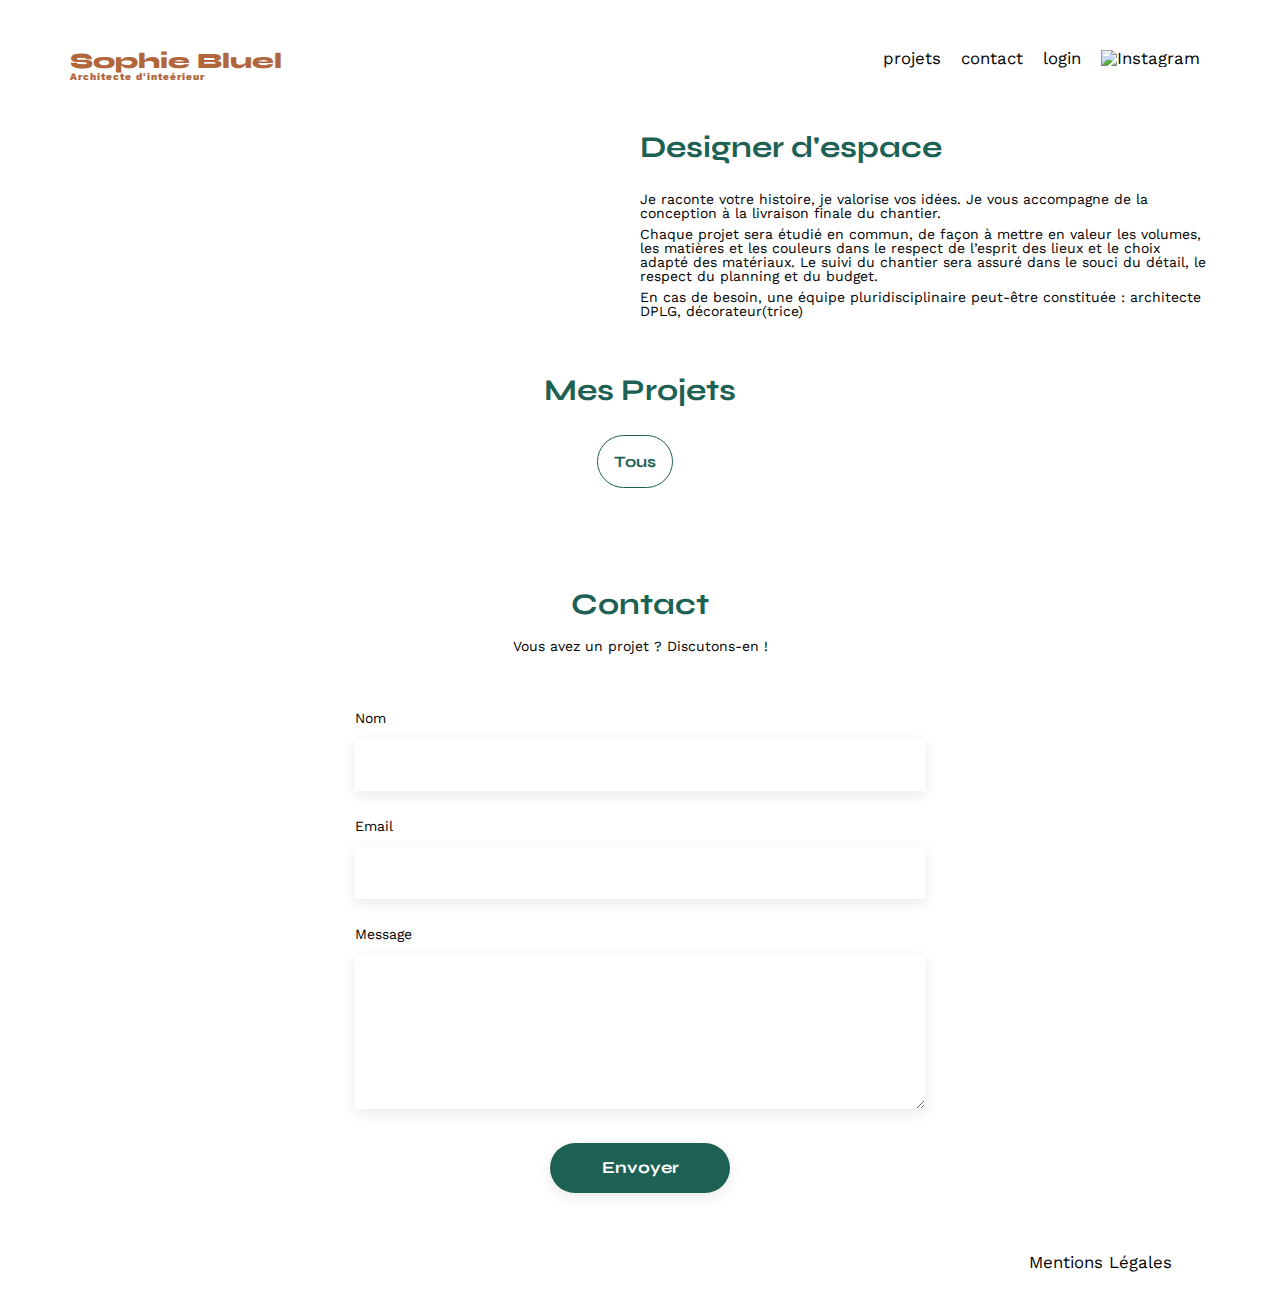
==== FrontEnd/index.html @ 1b18bc90 "Étape 1 : Créez la page de présentation des travaux à partir du HTML existant" ====
<!DOCTYPE html>
<html lang="fr">
<head>
	<meta charset="UTF-8">
	<title>Sophie Bluel - Architecte d'intérieur</title>
	<meta name="viewport" content="width=device-width, initial-scale=1.0">
	<link rel="preconnect" href="https://fonts.googleapis.com">
	<link rel="preconnect" href="https://fonts.gstatic.com" crossorigin>
	<link href="https://fonts.googleapis.com/css2?family=Syne:wght@700;800&family=Work+Sans&display=swap" rel="stylesheet">
	<meta name="description" content="">
	<link rel="stylesheet" href="./assets/style.css">
</head>
<body>
<header>
	<h1>Sophie Bluel <span>Architecte d'inteérieur</span></h1>
	<nav>
		<ul>
			<li>projets</li>
			<li>contact</li>
			<li>login</li>
			<li><img src="./assets/icons/instagram.png" alt="Instagram"></li>
		</ul>
	</nav>
</header>
<main>
	<section id="introduction">
		<figure>
			<img src="./assets/images/sophie-bluel.png" alt="">
		</figure>
		<article>
			<h2>Designer d'espace</h2>
			<p>Je raconte votre histoire, je valorise vos idées. Je vous accompagne de la conception à la livraison finale du chantier.</p>
			<p>Chaque projet sera étudié en commun, de façon à mettre en valeur les volumes, les matières et les couleurs dans le respect de l’esprit des lieux et le choix adapté des matériaux. Le suivi du chantier sera assuré dans le souci du détail, le respect du planning et du budget.</p>
			<p>En cas de besoin, une équipe pluridisciplinaire peut-être constituée : architecte DPLG, décorateur(trice)</p>
		</article>
	</section>
	<section id="portfolio">
		<h2>Mes Projets</h2>

		<div class="categories">
			<button id="filterAll-button" class="btn-all">Tous</button>
		</div>


		<div class="gallery" id ="gallery">

		</div>
	</section>
	<section id="contact">
		<h2>Contact</h2>
		<p>Vous avez un projet ? Discutons-en !</p>
		<form action="#" method="post">
			<label for="name">Nom</label>
			<input type="text" name="name" id="name">
			<label for="email">Email</label>
			<input type="email" name="email" id="email">
			<label for="message">Message</label>
			<textarea name="message" id="message" cols="30" rows="10"></textarea>
			<input type="submit" value="Envoyer">
		</form>
	</section>
</main>

<footer>
	<nav>
		<ul>
			<li>Mentions Légales</li>
		</ul>
	</nav>
</footer>
<script src="script.js"></script> 
</body>
</html>
---- FrontEnd/assets/style.css ----
/* http://meyerweb.com/eric/tools/css/reset/
   v2.0 | 20110126
   License: none (public domain)
*/

html, body, div, span, applet, object, iframe,
h1, h2, h3, h4, h5, h6, p, blockquote, pre,
a, abbr, acronym, address, big, cite, code,
del, dfn, em, img, ins, kbd, q, s, samp,
small, strike, strong, sub, sup, tt, var,
b, u, i, center,
dl, dt, dd, ol, ul, li,
fieldset, form, label, legend,
table, caption, tbody, tfoot, thead, tr, th, td,
article, aside, canvas, details, embed,
figure, figcaption, footer, header, hgroup,
menu, nav, output, ruby, section, summary,
time, mark, audio, video {
	margin: 0;
	padding: 0;
	border: 0;
	font-size: 100%;
	font: inherit;
	vertical-align: baseline;
}
/* HTML5 display-role reset for older browsers */
article, aside, details, figcaption, figure,
footer, header, hgroup, menu, nav, section {
	display: block;
}
body {
	line-height: 1;
}
ol, ul {
	list-style: none;
}
blockquote, q {
	quotes: none;
}
blockquote:before, blockquote:after,
q:before, q:after {
	content: '';
	content: none;
}
table {
	border-collapse: collapse;
	border-spacing: 0;
}
/** end reset css**/
body {
	max-width: 1140px;
	margin:auto;
	font-family: 'Work Sans' ;
	font-size: 14px;
}
header {
	display: flex;
	justify-content: space-between;
	margin: 50px 0
}
section {
	margin: 50px 0
}

h1{
	display: flex;
	flex-direction: column;
	font-family: 'Syne';
	font-size: 22px;
	font-weight: 800;
	color: #B1663C
}

h1 > span {
	font-family: 'Work Sans';
	font-size:10px;
	letter-spacing: 0.1em;
;
}

h2{
	font-family: 'Syne';
	font-weight: 700;
	font-size: 30px;
	color: #1D6154
}
nav ul {
	display: flex;
	align-items: center;
	list-style-type: none;

}
nav li {
	padding: 0 10px;
	font-size: 1.2em;
}

li:hover {
	color: #B1663C;
}
#introduction {
	display: flex;
	align-items: center;
}
#introduction figure {
	flex: 1
}
#introduction img {
	display: block;
	margin: auto;
	width: 80%;
}

#introduction article {
	flex: 1
}
#introduction h2 {
	margin-bottom: 1em;
}

#introduction p {
	margin-bottom: 0.5em;
}
#portfolio h2 {
	text-align: center;
	margin-bottom: 1em;
}


/*ADD BTN FILTER CSS*/
.categories{
	display: flex;
	justify-content: center;
	margin-bottom: 51px;
}

.btn-all{
	font-family: 'Syne';
	font-size: 16px;
	font-weight: 700;
	padding: 1rem;
	border: 1px solid #1D6154;
	border-radius: 60px;
	color: #1D6154;
	background-color: white;
	margin-right: 10px;
}

.btn-all:hover{
	background: #1D6154;
	color: white;
}

/*END BTN FILTER CSS*/


.gallery {
	width: 100%;
	display: grid;
	grid-template-columns: 1fr 1fr 1fr;
	grid-column-gap: 20px;
	grid-row-gap: 20px;
}

.gallery img {
	width: 100%;

}
#contact {
	width: 50%;
margin: auto;
}
#contact > * {
	text-align: center;

}
#contact h2{
	margin-bottom: 20px;
}
#contact form {
	text-align: left;
	margin-top:30px;
	display: flex;
	flex-direction: column;
}

#contact input {
	height: 50px;
	font-size: 1.2em;
	border: none;
	box-shadow: 0px 4px 14px rgba(0, 0, 0, 0.09);
}
#contact label {
	margin: 2em 0 1em 0;
}
#contact textarea {
	border: none;
	box-shadow: 0px 4px 14px rgba(0, 0, 0, 0.09);
}

input[type="submit"]{
	font-family: 'Syne';
	font-weight: 700;
	color: white;
	background-color: #1D6154;
	margin : 2em auto ;
	width: 180px;
	text-align: center;
	border-radius: 60px ;
}

footer nav ul {
	display: flex;
	justify-content: flex-end;
	margin: 2em
}
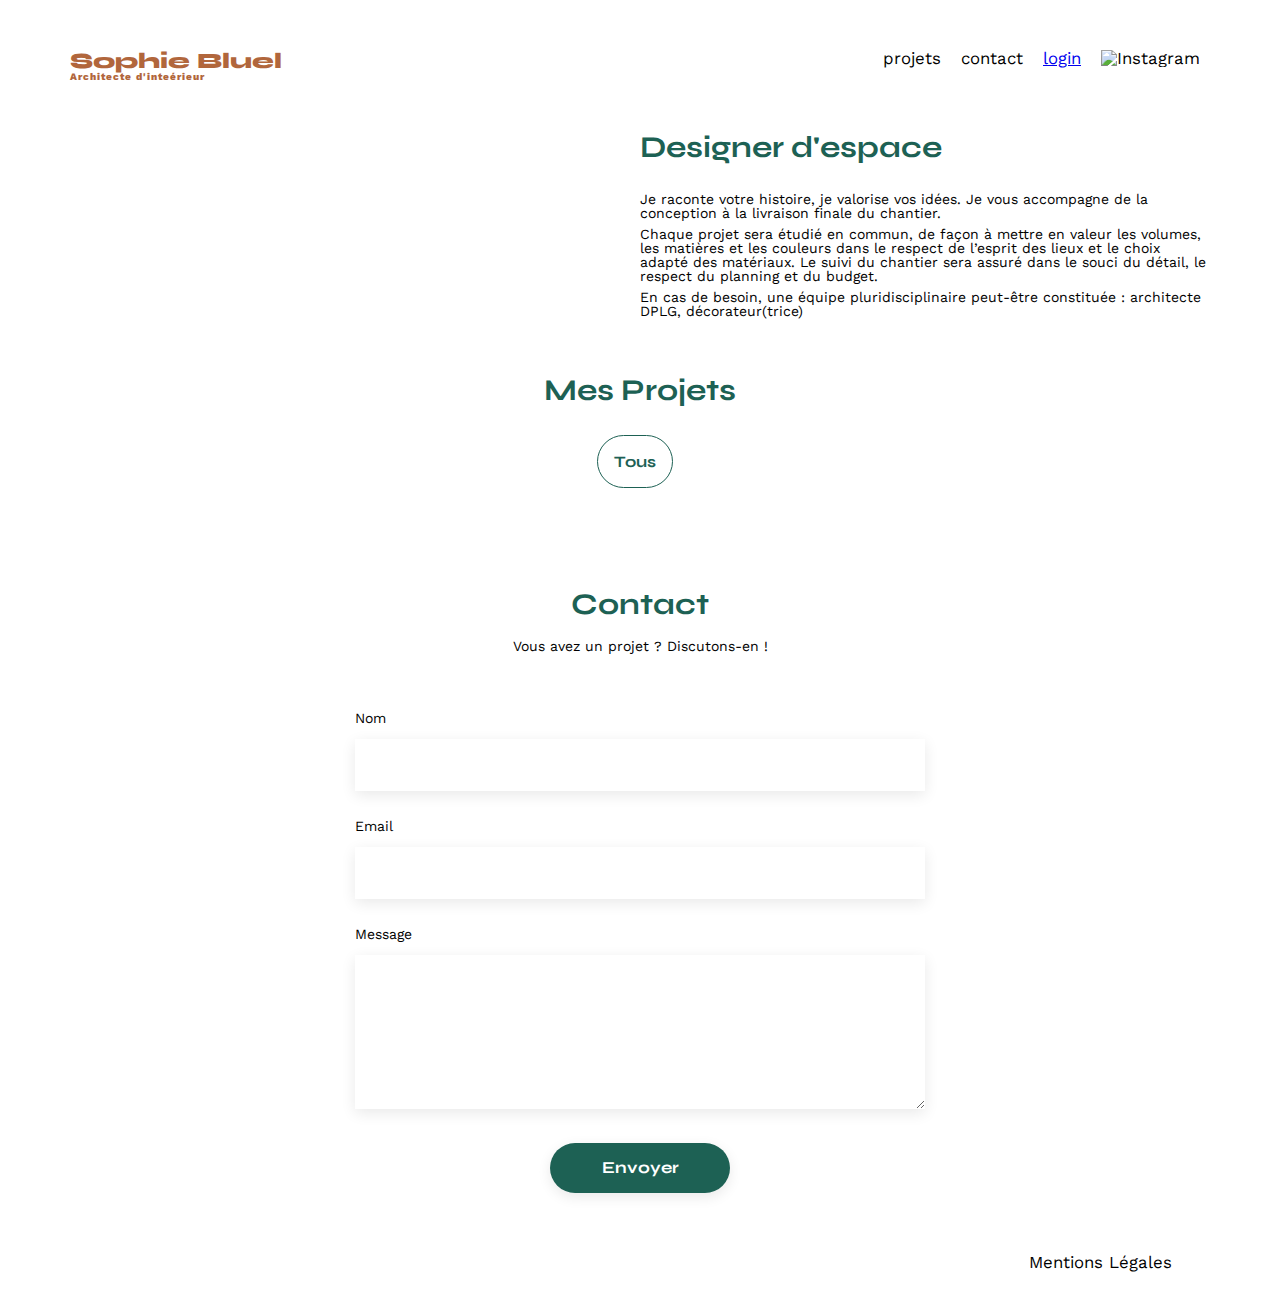
==== commit 663d303f: "divers" ====
--- a/FrontEnd/index.html
+++ b/FrontEnd/index.html
@@ -17,7 +17,7 @@
 		<ul>
 			<li>projets</li>
 			<li>contact</li>
-			<li>login</li>
+			<li><a href="./login.html">login</a></li>
 			<li><img src="./assets/icons/instagram.png" alt="Instagram"></li>
 		</ul>
 	</nav>
--- a/FrontEnd/assets/style.css
+++ b/FrontEnd/assets/style.css
@@ -215,3 +215,83 @@
 	margin: 2em
 }
 
+
+/*LOGIN PAGE CSS*/
+.container{
+    height: 100vh;
+    display: flex;
+    justify-content: center;
+    flex-direction: column;
+    align-items: center;
+}
+
+.banniere-titre #titre{
+	color: #1D6154;
+}
+
+#formulaire{
+    width: 50%;
+    background-color: white;
+    display: flex;
+    flex-direction: column;
+    border-radius: 5px;
+    padding: 45px;
+}
+
+.form-item label{
+    display: block;
+    margin-bottom: 7px;
+    font-size: 0.8rem;
+	font-family: 'Work Sans';
+	font-style: normal;
+	font-weight: 500;
+	font-size: 14px;
+	line-height: 16px;
+	color: #3D3D3D;
+}
+
+.form-item input{
+    padding: 1rem;
+    width: 77%;
+	background: #FFFFFF;
+	box-shadow: 0px 4px 14px rgba(0, 0, 0, 0.09);
+	margin-bottom: 30px;
+	border: none;
+}
+
+#btn{
+	width: 179px;
+	height: 36px;
+    background: #1D6154;
+    border-radius: 60px;
+	border: none;
+	font-family: 'Syne';
+	font-style: normal;
+	font-weight: 700;
+	font-size: 14px;
+	line-height: 17px;
+	text-align: center;
+	color: #FFFFFF;
+}
+
+.connect{
+	display: flex;
+    flex-direction: column;
+    align-items: center;
+    justify-content: center;
+	gap: 28px;
+}
+
+.fgt-password{
+	font-family: 'Work Sans';
+	font-style: normal;
+	font-weight: 500;
+	font-size: 14px;
+	line-height: 16px;
+	text-decoration-line: underline;
+	color: #3D3D3D;
+}
+
+.invisible{
+    display: none;
+}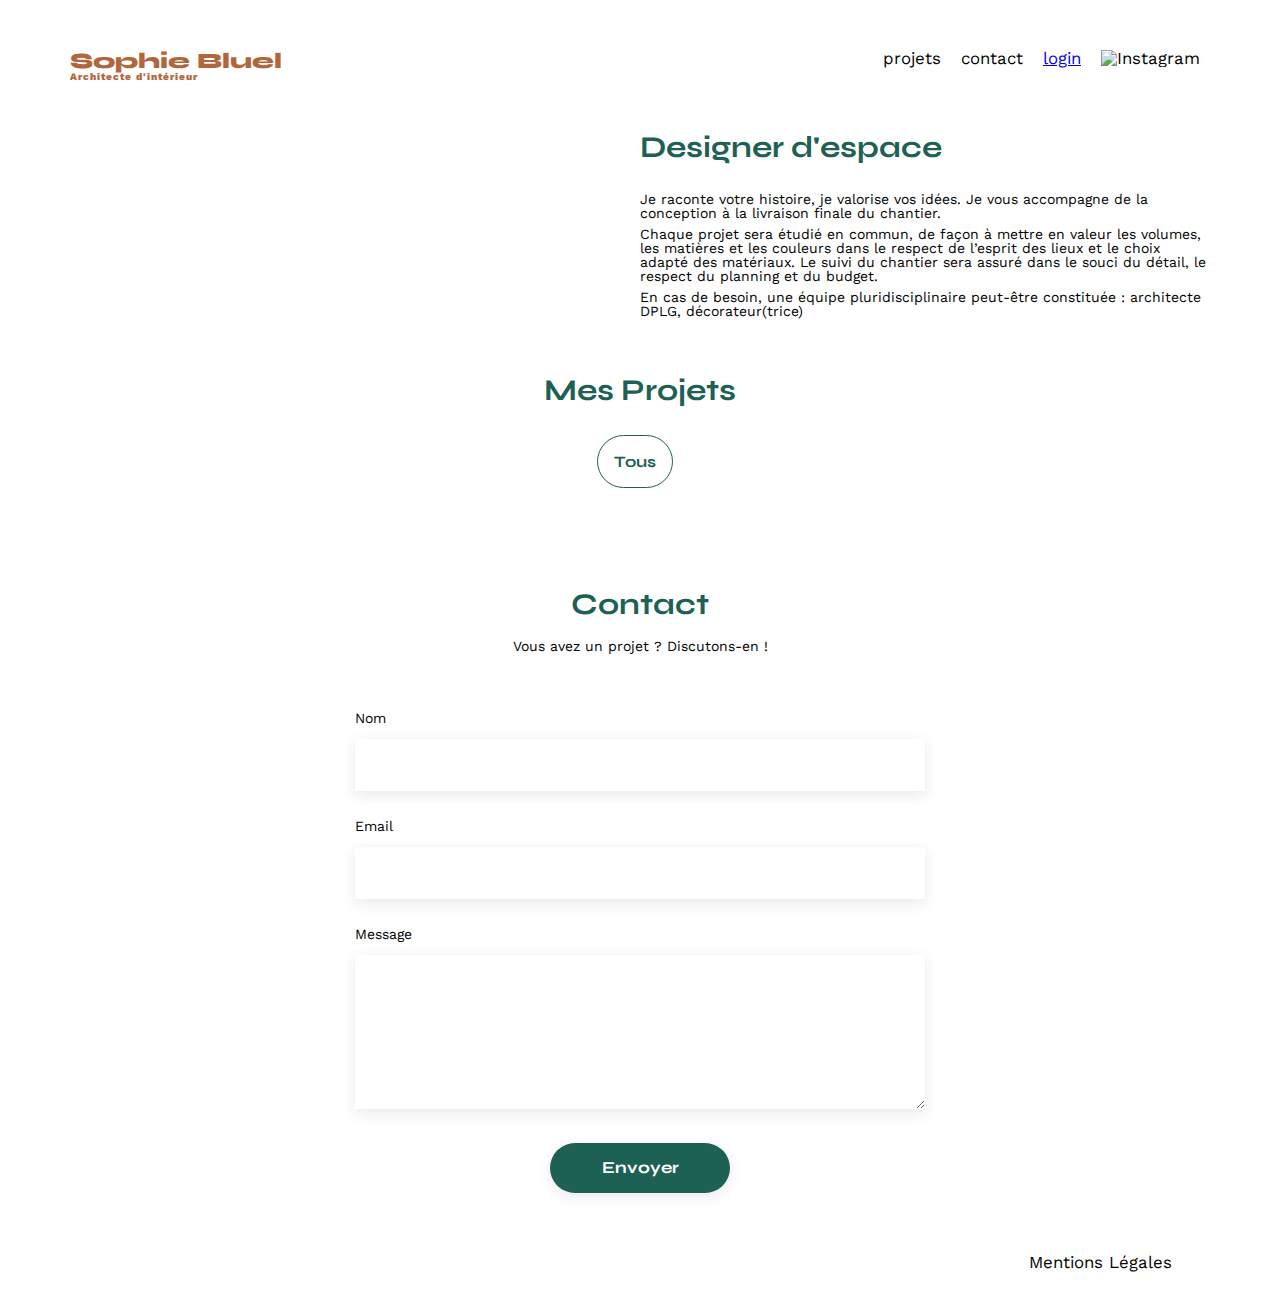
==== commit 29c080db: "Étape 2.2 : Authentification de l’utilisateur" ====
--- a/FrontEnd/index.html
+++ b/FrontEnd/index.html
@@ -12,7 +12,7 @@
 </head>
 <body>
 <header>
-	<h1>Sophie Bluel <span>Architecte d'inteérieur</span></h1>
+	<h1>Sophie Bluel <span>Architecte d'intérieur</span></h1>
 	<nav>
 		<ul>
 			<li>projets</li>
--- a/FrontEnd/assets/style.css
+++ b/FrontEnd/assets/style.css
@@ -294,4 +294,9 @@
 
 .invisible{
     display: none;
+}
+
+.error{
+	margin-bottom: 5px;
+    color: red;
 }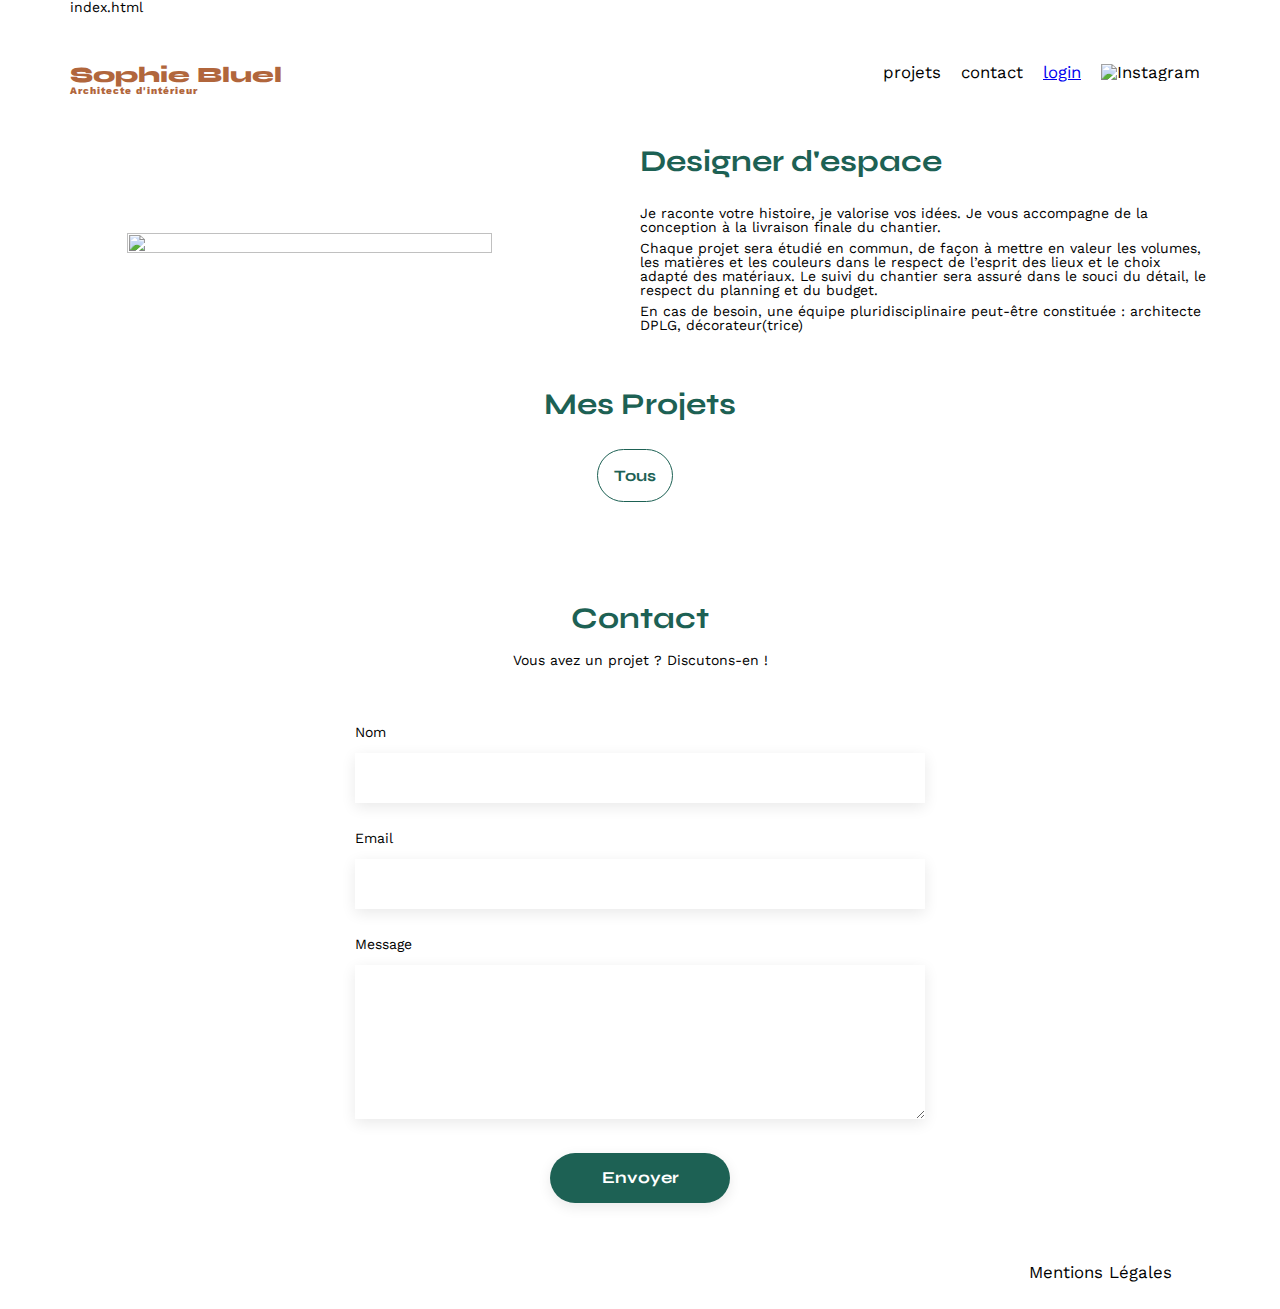
==== commit 3f937487: "divers" ====
--- a/FrontEnd/index.html
+++ b/FrontEnd/index.html
@@ -1,73 +1,148 @@
+index.html
 <!DOCTYPE html>
 <html lang="fr">
+
 <head>
 	<meta charset="UTF-8">
 	<title>Sophie Bluel - Architecte d'intérieur</title>
 	<meta name="viewport" content="width=device-width, initial-scale=1.0">
 	<link rel="preconnect" href="https://fonts.googleapis.com">
 	<link rel="preconnect" href="https://fonts.gstatic.com" crossorigin>
-	<link href="https://fonts.googleapis.com/css2?family=Syne:wght@700;800&family=Work+Sans&display=swap" rel="stylesheet">
+	<link href="https://fonts.googleapis.com/css2?family=Syne:wght@700;800&family=Work+Sans&display=swap"
+		rel="stylesheet">
+	<script src="https://kit.fontawesome.com/4bff0d411a.js" crossorigin="anonymous"></script>
 	<meta name="description" content="">
 	<link rel="stylesheet" href="./assets/style.css">
 </head>
+
 <body>
-<header>
-	<h1>Sophie Bluel <span>Architecte d'intérieur</span></h1>
-	<nav>
-		<ul>
-			<li>projets</li>
-			<li>contact</li>
-			<li><a href="./login.html">login</a></li>
-			<li><img src="./assets/icons/instagram.png" alt="Instagram"></li>
-		</ul>
-	</nav>
-</header>
-<main>
-	<section id="introduction">
-		<figure>
-			<img src="./assets/images/sophie-bluel.png" alt="">
-		</figure>
-		<article>
-			<h2>Designer d'espace</h2>
-			<p>Je raconte votre histoire, je valorise vos idées. Je vous accompagne de la conception à la livraison finale du chantier.</p>
-			<p>Chaque projet sera étudié en commun, de façon à mettre en valeur les volumes, les matières et les couleurs dans le respect de l’esprit des lieux et le choix adapté des matériaux. Le suivi du chantier sera assuré dans le souci du détail, le respect du planning et du budget.</p>
-			<p>En cas de besoin, une équipe pluridisciplinaire peut-être constituée : architecte DPLG, décorateur(trice)</p>
-		</article>
-	</section>
-	<section id="portfolio">
-		<h2>Mes Projets</h2>
 
-		<div class="categories">
-			<button id="filterAll-button" class="btn-all">Tous</button>
+	<header>
+		<h1>Sophie Bluel <span>Architecte d'intérieur</span></h1>
+		<nav>
+			<ul>
+				<li>projets</li>
+				<li>contact</li>
+				<li><a href="./login.html">login</a></li>
+				<li><img src="./assets/icons/instagram.png" alt="Instagram"></li>
+			</ul>
+		</nav>
+	</header>
+
+	<main>
+		<section class="edition-mode appear">
+			<div class="navbar-edition appear">
+				<p class="edit"><i class="space fa-regular fa-pen-to-square"></i>Mode édition</p>
+				<button class="btn-publish">publier les changements</button>
+			</div>
+		</section>
+		<div class="modalContainer">
+			<div id="myModal" class="modal">
+				<!-- Contenu de la modale -->
+				<div class="modal-content">
+					<h1 class="modal-Title">Galerie photo</h1>
+					<i class="close-Tab fa-solid fa-xmark"></i>
+					<div class="photo-gallery">
+
+					</div>
+					<div class="modalConnect">
+						<div class="line"></div>
+						<button id="btn-Add" type="submit">Ajouter une photo</button>
+						<p class="delete-Post">Supprimer la galerie</p>
+					</div>
+				</div>
+			</div>
 		</div>
+		<section class="modalForm appear">
+			<div class="filterModal">
+				<form method="post" action="#" id="formulaireAddWork">
+					<div class="modal-content">
+						<h1 class="modalTitle">Ajout photo</h1>
+						<i class="close-Tab1 fa-solid fa-xmark"></i>
+						<i class="returnTab fa-solid fa-arrow-left"></i>
+
+						<div class="photo-section">
+							<div class="photo-upload">
+								<i class="fas fa-image photo-upload-icon"></i>
+								<label for="photoUpload" class="photo-upload-label">+ Ajouter photo</label>
+								<input type="file" id="photoUpload" class="photo-upload-input">
+								<div class="photo-upload-info">jpg, png : 4mo max</div>
+							</div>
+						</div>
+						<div class="formItem">
+							<label for="title">Titre</label>
+							<input type="text" id="title">
+							<div class="error invisible">Ce champ doit contenir entre deux et dix caractères</div>
+						</div>
+						<div class="formItem">
+							<label for="category">Catégorie</label>
+							<select id="ctgy">
+
+							</select>
+							<div class="error invisible">Ce champ doit contenir entre deux et dix caractères</div>
+						</div>
+						<div class="modalConnect">
+							<div class="line"></div>
+							<button id="btnSub">Valider</button>
+						</div>
+					</div>
+				</form>
+			</div>
+		</section>
+		<section id="introduction">
+			<figure>
+				<img src="./assets/images/sophie-bluel.png" alt="">
+				<p class="edit2 appear"><i class="space fa-regular fa-pen-to-square"></i>modifier</p>
+			</figure>
+			<article>
+				<h2>Designer d'espace</h2>
+				<p>Je raconte votre histoire, je valorise vos idées. Je vous accompagne de la conception à la livraison
+					finale du chantier.</p>
+				<p>Chaque projet sera étudié en commun, de façon à mettre en valeur les volumes, les matières et les
+					couleurs dans le respect de l’esprit des lieux et le choix adapté des matériaux. Le suivi du
+					chantier
+					sera assuré dans le souci du détail, le respect du planning et du budget.</p>
+				<p>En cas de besoin, une équipe pluridisciplinaire peut-être constituée : architecte DPLG,
+					décorateur(trice)
+				</p>
+			</article>
+		</section>
+		<section id="portfolio">
+			<h2>Mes Projets</h2>
+			<p class="edit3 appear"><i class="space fa-regular fa-pen-to-square"></i>Mode édition</p>
+			<div class="categories">
+				<button id="filterAll-button" class="btn-all">Tous</button>
+			</div>
 
 
-		<div class="gallery" id ="gallery">
+			<div class="gallery" id="gallery">
 
-		</div>
-	</section>
-	<section id="contact">
-		<h2>Contact</h2>
-		<p>Vous avez un projet ? Discutons-en !</p>
-		<form action="#" method="post">
-			<label for="name">Nom</label>
-			<input type="text" name="name" id="name">
-			<label for="email">Email</label>
-			<input type="email" name="email" id="email">
-			<label for="message">Message</label>
-			<textarea name="message" id="message" cols="30" rows="10"></textarea>
-			<input type="submit" value="Envoyer">
-		</form>
-	</section>
-</main>
+			</div>
+		</section>
+		<section id="contact">
+			<h2>Contact</h2>
+			<p>Vous avez un projet ? Discutons-en !</p>
+			<form action="#" method="post">
+				<label for="name">Nom</label>
+				<input type="text" name="name" id="name">
+				<label for="email">Email</label>
+				<input type="email" name="email" id="email">
+				<label for="message">Message</label>
+				<textarea name="message" id="message" cols="30" rows="10"></textarea>
+				<input type="submit" value="Envoyer">
+			</form>
+		</section>
+	</main>
 
-<footer>
-	<nav>
-		<ul>
-			<li>Mentions Légales</li>
-		</ul>
-	</nav>
-</footer>
-<script src="script.js"></script> 
+	<footer>
+		<nav>
+			<ul>
+				<li>Mentions Légales</li>
+			</ul>
+		</nav>
+	</footer>
+
+	<script src="script.js"></script>
 </body>
-</html>
+
+</html>--- a/FrontEnd/assets/style.css
+++ b/FrontEnd/assets/style.css
@@ -3,19 +3,87 @@
    License: none (public domain)
 */
 
-html, body, div, span, applet, object, iframe,
-h1, h2, h3, h4, h5, h6, p, blockquote, pre,
-a, abbr, acronym, address, big, cite, code,
-del, dfn, em, img, ins, kbd, q, s, samp,
-small, strike, strong, sub, sup, tt, var,
-b, u, i, center,
-dl, dt, dd, ol, ul, li,
-fieldset, form, label, legend,
-table, caption, tbody, tfoot, thead, tr, th, td,
-article, aside, canvas, details, embed,
-figure, figcaption, footer, header, hgroup,
-menu, nav, output, ruby, section, summary,
-time, mark, audio, video {
+html,
+body,
+div,
+span,
+applet,
+object,
+iframe,
+h1,
+h2,
+h3,
+h4,
+h5,
+h6,
+p,
+blockquote,
+pre,
+a,
+abbr,
+acronym,
+address,
+big,
+cite,
+code,
+del,
+dfn,
+em,
+img,
+ins,
+kbd,
+q,
+s,
+samp,
+small,
+strike,
+strong,
+sub,
+sup,
+tt,
+var,
+b,
+u,
+i,
+center,
+dl,
+dt,
+dd,
+ol,
+ul,
+li,
+fieldset,
+form,
+label,
+legend,
+table,
+caption,
+tbody,
+tfoot,
+thead,
+tr,
+th,
+td,
+article,
+aside,
+canvas,
+details,
+embed,
+figure,
+figcaption,
+footer,
+header,
+hgroup,
+menu,
+nav,
+output,
+ruby,
+section,
+summary,
+time,
+mark,
+audio,
+video {
 	margin: 0;
 	padding: 0;
 	border: 0;
@@ -23,46 +91,68 @@
 	font: inherit;
 	vertical-align: baseline;
 }
+
 /* HTML5 display-role reset for older browsers */
-article, aside, details, figcaption, figure,
-footer, header, hgroup, menu, nav, section {
+article,
+aside,
+details,
+figcaption,
+figure,
+footer,
+header,
+hgroup,
+menu,
+nav,
+section {
 	display: block;
 }
+
 body {
 	line-height: 1;
 }
-ol, ul {
+
+ol,
+ul {
 	list-style: none;
 }
-blockquote, q {
+
+blockquote,
+q {
 	quotes: none;
 }
-blockquote:before, blockquote:after,
-q:before, q:after {
+
+blockquote:before,
+blockquote:after,
+q:before,
+q:after {
 	content: '';
 	content: none;
 }
+
 table {
 	border-collapse: collapse;
 	border-spacing: 0;
 }
+
 /** end reset css**/
 body {
 	max-width: 1140px;
-	margin:auto;
-	font-family: 'Work Sans' ;
-	font-size: 14px;
-}
+	margin: auto;
+	font-family: 'Work Sans';
+	font-size: 14px;
+}
+
 header {
 	display: flex;
 	justify-content: space-between;
 	margin: 50px 0
 }
+
 section {
 	margin: 50px 0
 }
 
-h1{
+h1 {
 	display: flex;
 	flex-direction: column;
 	font-family: 'Syne';
@@ -71,25 +161,27 @@
 	color: #B1663C
 }
 
-h1 > span {
-	font-family: 'Work Sans';
-	font-size:10px;
+h1>span {
+	font-family: 'Work Sans';
+	font-size: 10px;
 	letter-spacing: 0.1em;
-;
-}
-
-h2{
+	;
+}
+
+h2 {
 	font-family: 'Syne';
 	font-weight: 700;
 	font-size: 30px;
 	color: #1D6154
 }
+
 nav ul {
 	display: flex;
 	align-items: center;
 	list-style-type: none;
 
 }
+
 nav li {
 	padding: 0 10px;
 	font-size: 1.2em;
@@ -98,13 +190,16 @@
 li:hover {
 	color: #B1663C;
 }
+
 #introduction {
 	display: flex;
 	align-items: center;
 }
+
 #introduction figure {
 	flex: 1
 }
+
 #introduction img {
 	display: block;
 	margin: auto;
@@ -114,6 +209,7 @@
 #introduction article {
 	flex: 1
 }
+
 #introduction h2 {
 	margin-bottom: 1em;
 }
@@ -121,6 +217,7 @@
 #introduction p {
 	margin-bottom: 0.5em;
 }
+
 #portfolio h2 {
 	text-align: center;
 	margin-bottom: 1em;
@@ -128,13 +225,13 @@
 
 
 /*ADD BTN FILTER CSS*/
-.categories{
+.categories {
 	display: flex;
 	justify-content: center;
 	margin-bottom: 51px;
 }
 
-.btn-all{
+.btn-all {
 	font-family: 'Syne';
 	font-size: 16px;
 	font-weight: 700;
@@ -146,7 +243,7 @@
 	margin-right: 10px;
 }
 
-.btn-all:hover{
+.btn-all:hover {
 	background: #1D6154;
 	color: white;
 }
@@ -166,20 +263,24 @@
 	width: 100%;
 
 }
+
 #contact {
 	width: 50%;
-margin: auto;
-}
-#contact > * {
-	text-align: center;
-
-}
-#contact h2{
+	margin: auto;
+}
+
+#contact>* {
+	text-align: center;
+
+}
+
+#contact h2 {
 	margin-bottom: 20px;
 }
+
 #contact form {
 	text-align: left;
-	margin-top:30px;
+	margin-top: 30px;
 	display: flex;
 	flex-direction: column;
 }
@@ -190,23 +291,25 @@
 	border: none;
 	box-shadow: 0px 4px 14px rgba(0, 0, 0, 0.09);
 }
+
 #contact label {
 	margin: 2em 0 1em 0;
 }
+
 #contact textarea {
 	border: none;
 	box-shadow: 0px 4px 14px rgba(0, 0, 0, 0.09);
 }
 
-input[type="submit"]{
+input[type="submit"] {
 	font-family: 'Syne';
 	font-weight: 700;
 	color: white;
 	background-color: #1D6154;
-	margin : 2em auto ;
+	margin: 2em auto;
 	width: 180px;
 	text-align: center;
-	border-radius: 60px ;
+	border-radius: 60px;
 }
 
 footer nav ul {
@@ -217,31 +320,31 @@
 
 
 /*LOGIN PAGE CSS*/
-.container{
-    height: 100vh;
-    display: flex;
-    justify-content: center;
-    flex-direction: column;
-    align-items: center;
-}
-
-.banniere-titre #titre{
+.container {
+	height: 100vh;
+	display: flex;
+	justify-content: center;
+	flex-direction: column;
+	align-items: center;
+}
+
+.banniere-titre #titre {
 	color: #1D6154;
 }
 
-#formulaire{
-    width: 50%;
-    background-color: white;
-    display: flex;
-    flex-direction: column;
-    border-radius: 5px;
-    padding: 45px;
-}
-
-.form-item label{
-    display: block;
-    margin-bottom: 7px;
-    font-size: 0.8rem;
+#formulaire {
+	width: 50%;
+	background-color: white;
+	display: flex;
+	flex-direction: column;
+	border-radius: 5px;
+	padding: 45px;
+}
+
+.form-item label {
+	display: block;
+	margin-bottom: 7px;
+	font-size: 0.8rem;
 	font-family: 'Work Sans';
 	font-style: normal;
 	font-weight: 500;
@@ -250,20 +353,20 @@
 	color: #3D3D3D;
 }
 
-.form-item input{
-    padding: 1rem;
-    width: 77%;
+.form-item input {
+	padding: 1rem;
+	width: 77%;
 	background: #FFFFFF;
 	box-shadow: 0px 4px 14px rgba(0, 0, 0, 0.09);
 	margin-bottom: 30px;
 	border: none;
 }
 
-#btn{
+#btn {
 	width: 179px;
 	height: 36px;
-    background: #1D6154;
-    border-radius: 60px;
+	background: #1D6154;
+	border-radius: 60px;
 	border: none;
 	font-family: 'Syne';
 	font-style: normal;
@@ -274,15 +377,15 @@
 	color: #FFFFFF;
 }
 
-.connect{
-	display: flex;
-    flex-direction: column;
-    align-items: center;
-    justify-content: center;
+.connect {
+	display: flex;
+	flex-direction: column;
+	align-items: center;
+	justify-content: center;
 	gap: 28px;
 }
 
-.fgt-password{
+.fgt-password {
 	font-family: 'Work Sans';
 	font-style: normal;
 	font-weight: 500;
@@ -292,11 +395,404 @@
 	color: #3D3D3D;
 }
 
-.invisible{
-    display: none;
-}
-
-.error{
+.invisible {
+	display: none;
+}
+
+.error {
 	margin-bottom: 5px;
-    color: red;
+	color: red;
+}
+
+/*LOGIN PAGE CSS*/
+
+
+/*Edition mode*/
+.edition-mode {
+	position: fixed;
+	top: 0;
+	background-color: black;
+	width: 1140px;
+	height: 59px;
+	margin: 0;
+	z-index: 999;
+}
+
+.navbar-edition {
+	display: flex;
+	justify-content: center;
+	gap: 21px;
+	align-items: center;
+
+}
+
+.btn-publish {
+	padding: 1rem;
+	background-color: white;
+	border: none;
+	color: black;
+	border-radius: 60px;
+	margin: 0.3rem;
+	font-family: 'Work Sans';
+	font-style: normal;
+	font-weight: 500;
+	font-size: 14px;
+	line-height: 16px;
+	text-align: center;
+	cursor: pointer
+}
+
+.edit {
+	color: white;
+	font-family: 'Work Sans';
+	font-style: normal;
+	font-weight: 400;
+	font-size: 16px;
+	line-height: 19px;
+	text-align: center;
+	padding-right: 7px;
+	cursor: pointer
+}
+
+.edit .space {
+	padding-right: 7px;
+}
+
+.edit2 {
+	font-family: 'Work Sans';
+	font-style: normal;
+	font-weight: 400;
+	font-size: 14px;
+	line-height: 16px;
+	padding-top: 7px;
+	padding-left: 57px;
+	cursor: pointer
+}
+
+.edit2 .space {
+	padding-right: 7px;
+}
+
+
+
+.edit3 {
+	font-family: 'Work Sans';
+	font-style: normal;
+	font-weight: 400;
+	font-size: 14px;
+	line-height: 16px;
+	text-align: center;
+	position: relative;
+	left: 176px;
+	top: -50px;
+	cursor: pointer;
+
+}
+
+.edit3 .space {
+	padding-right: 7px;
+}
+
+.appear {
+	display: none;
+}
+
+/*Edition mode*/
+
+
+/*Modal*/
+.modalContainer {
+	background-color: rgba(0, 0, 0, 0.3);
+	height: 100vh;
+	width: 100%;
+	position: fixed;
+	top: 0;
+	left: 0;
+	display: none;
+	z-index: 101;
+}
+
+.modal {
+	width: 630px;
+	height: 731px;
+	background-color: white;
+	border-radius: 10px;
+	padding-left: 100px;
+	padding-right: 100px;
+	position: fixed;
+	left: 50%;
+	top: 50%;
+	transform: translate(-50%, -50%);
+}
+
+.modal-content {
+	position: relative;
+}
+
+.modal-Title {
+	font-family: 'Work Sans';
+	font-style: normal;
+	font-weight: 400;
+	font-size: 26px;
+	line-height: 30px;
+	text-align: center;
+	color: #000000;
+	padding-top: 60px;
+}
+
+.close-Tab {
+	position: relative;
+	left: 665px;
+	bottom: 63px;
+	font-size: 2rem;
+	color: #000;
+	cursor: pointer;
+}
+
+.modalConnect {
+	display: flex;
+	flex-direction: column;
+	align-items: center;
+	justify-content: center;
+	gap: 23px;
+}
+
+.delete-Post {
+	font-family: 'Syne';
+	font-style: normal;
+	font-weight: 400;
+	font-size: 14px;
+	line-height: 17px;
+	text-align: center;
+	color: #D65353;
+	cursor: pointer;
+}
+
+#btn-Add {
+	width: 237px;
+	height: 36px;
+	background: #1D6154;
+	border-radius: 60px;
+	border: none;
+	font-family: 'Syne';
+	font-style: normal;
+	font-weight: 700;
+	font-size: 14px;
+	line-height: 17px;
+	text-align: center;
+	color: #FFFFFF;
+	cursor: pointer;
+}
+
+.line {
+	width: 420px;
+	border: 1px solid #B3B3B3;
+	margin-top: -13px;
+}
+
+.photo-edit img {
+	width: 80px;
+	height: 100px;
+	object-fit: cover;
+}
+
+
+.photo-gallery {
+	display: grid;
+	grid-template-columns: repeat(5, 1fr);
+	grid-template-rows: repeat(5, 1fr);
+	height: 463px;
+	width: 463px;
+	padding-left: 98px;
+}
+
+.photo-edit .blackIcon1 {
+	background-color: #000000;
+	padding: 0.4rem;
+	border-radius: 2px;
+	color: #FFFFFF;
+	position: relative;
+	left: 53px;
+	bottom: 111px;
+	font-size: 10px;
+	cursor: pointer;
+}
+
+
+
+/*Modal*/
+
+
+/*Modal2*/
+.photo-section {
+	display: flex;
+	justify-content: center;
+	align-items: center;
+}
+
+.photo-upload {
+	width: 420px;
+	height: 169px;
+	background: #E8F1F6;
+	border-radius: 3px;
+	display: flex;
+	flex-direction: column;
+	justify-content: center;
+	align-items: center;
+	cursor: pointer;
+	padding: 20px;
+	overflow: hidden;
+	margin-bottom: 56px;
+}
+
+.photo-upload-input {
+	width: 0.1px;
+	height: 0.1px;
+	opacity: 0;
+	overflow: hidden;
+	position: relative;
+	z-index: -1;
+}
+
+
+.photo-upload-label {
+	width: 173px;
+	height: 36px;
+	background: #CBD6DC;
+	border-radius: 50px;
+	color: #306685;
+	text-align: center;
+	font-size: 14px;
+	font-family: 'Work Sans', sans-serif;
+	font-weight: 500;
+	display: flex;
+	justify-content: center;
+	align-items: center;
+}
+
+.photo-upload-info {
+	color: #306685;
+	text-align: center;
+	font-size: 12px;
+	font-family: 'Work Sans', sans-serif;
+	font-weight: 500;
+	margin-top: 10px;
+}
+
+.photo-upload-icon {
+	font-size: 58px;
+	color: rgba(185, 197, 204, 1);
+	margin-bottom: 20px;
+
+}
+
+#formulaireAddWork{
+	width: 630px;
+	height: 729px;
+	background-color: white;
+	border-radius: 10px;
+	padding-left: 100px;
+	padding-right: 100px;
+	position: fixed;
+	left: 50%;
+	top: 50%;
+	transform: translate(-50%, -50%);
+	display: flex;
+	flex-direction: column;
+	justify-content: center;
+	z-index: 100;
+	}
+
+select#ctgy {
+	padding: 1rem;
+	width: 83%;
+	background: #FFFFFF;
+	box-shadow: 0px 4px 14px rgba(0, 0, 0, 0.09);
+	margin-bottom: 60px;
+	border: none;
+}
+
+.returnTab {
+	position: absolute;
+	top: -10px;
+	left: -71px;
+	width: 21px;
+	height: 21px;
+	font-size: 30px;
+	cursor: pointer;
+}
+
+.close-Tab1 {
+	position: absolute;
+	left: 665px;
+	bottom: 611px;
+	font-size: 2rem;
+	color: #000;
+	cursor: pointer;
+}
+
+.modalTitle{
+	margin-bottom: 62px;
+	font-family: 'Work Sans';
+	font-style: normal;
+	font-weight: 400;
+	font-size: 26px;
+	line-height: 30px;
+	text-align: center;
+	color: #000000;
+}
+
+#btnSub{
+	width: 237px;
+	height: 36px;
+	border-radius: 60px;
+	background: #A7A7A7;
+	color: #FFF;
+	text-align: center;
+	font-size: 14px;
+	font-family: Syne;
+	font-weight: 700;
+	border: none;
+	cursor: pointer;
+}
+
+.formItem label {
+	display: block;
+	margin-bottom: 7px;
+	font-size: 0.8rem;
+	font-family: 'Work Sans';
+	font-style: normal;
+	font-weight: 500;
+	font-size: 14px;
+	line-height: 16px;
+	color: #3D3D3D;
+}
+
+.formItem input {
+	padding: 1rem;
+	width: 77%;
+	background: #FFFFFF;
+	box-shadow: 0px 4px 14px rgba(0, 0, 0, 0.09);
+	margin-bottom: 30px;
+	border: none;
+}
+
+.formItem{
+	margin-left: 87px;
+}
+
+.filterModal{
+	background-color: rgba(0, 0, 0, 0.3);
+	height: 100vh;
+	width: 100%;
+	position: fixed;
+	top: 0;
+	left: 0;
+	z-index: 600;
+	display: none;
+}
+
+.photo-upload img {
+	height: 209px;
+	object-fit: cover;
 }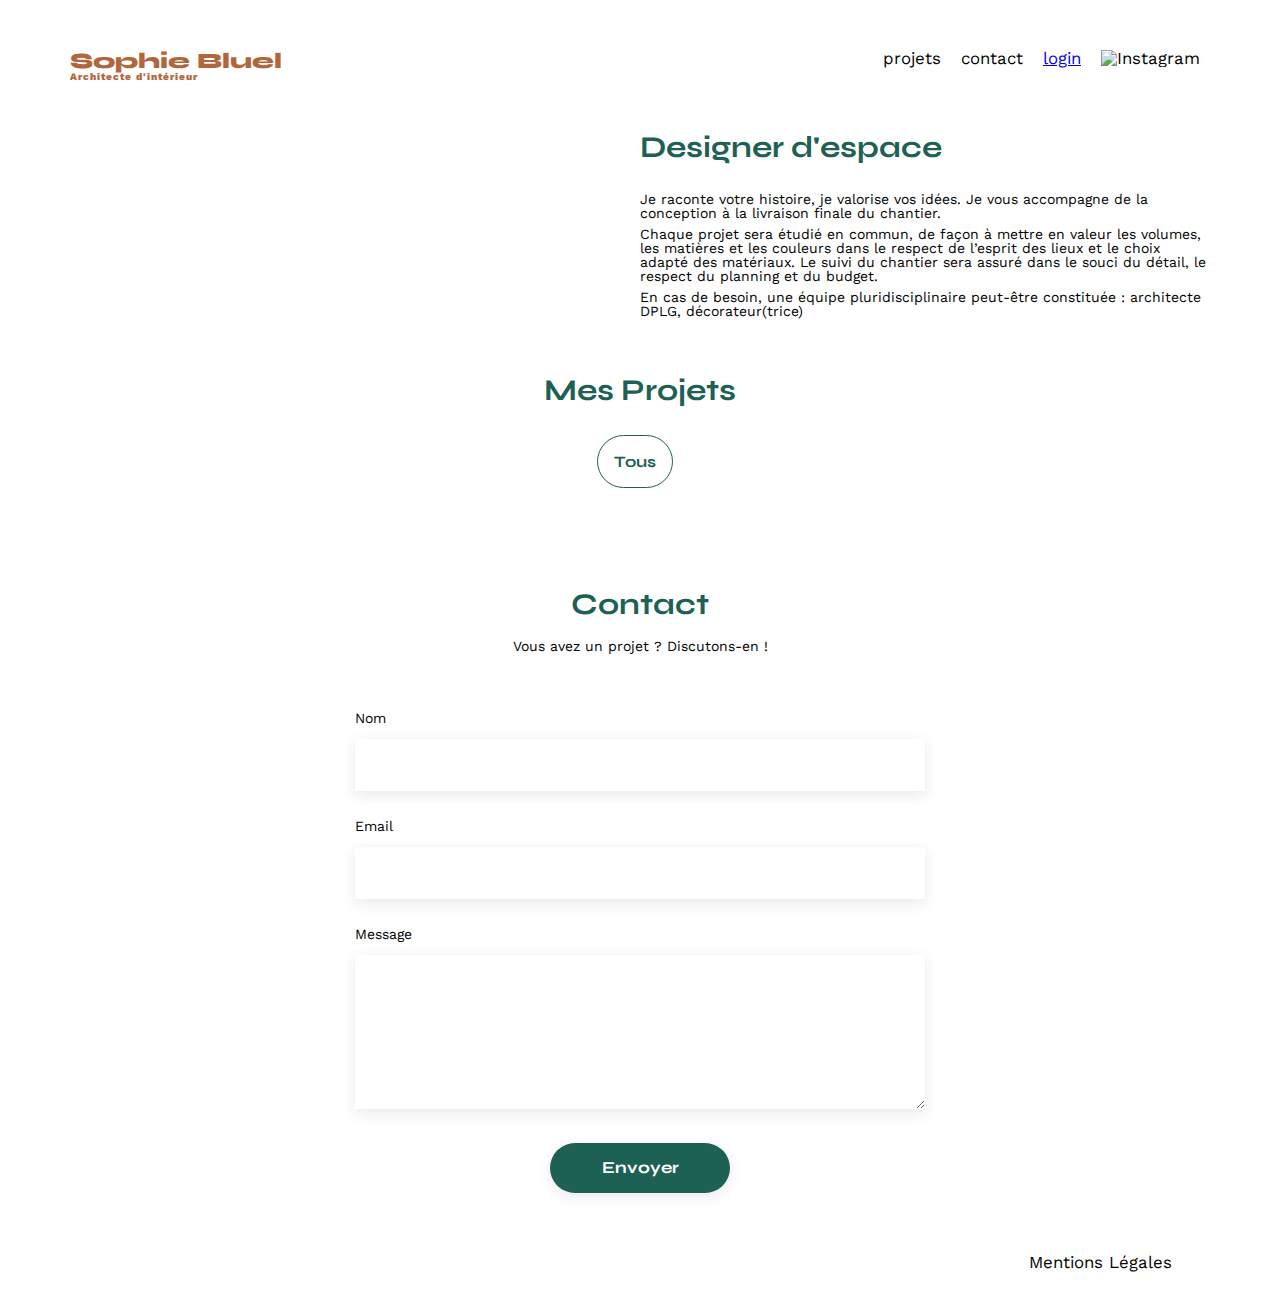
==== commit 9a7db299: "Modif" ====
--- a/FrontEnd/index.html
+++ b/FrontEnd/index.html
@@ -1,4 +1,3 @@
-index.html
 <!DOCTYPE html>
 <html lang="fr">
 
@@ -47,7 +46,7 @@
 					</div>
 					<div class="modalConnect">
 						<div class="line"></div>
-						<button id="btn-Add" type="submit">Ajouter une photo</button>
+						<button id="btn-Add" >Ajouter une photo</button>
 						<p class="delete-Post">Supprimer la galerie</p>
 					</div>
 				</div>
--- a/FrontEnd/assets/style.css
+++ b/FrontEnd/assets/style.css
@@ -521,7 +521,7 @@
 	padding-right: 100px;
 	position: fixed;
 	left: 50%;
-	top: 50%;
+	top: 57%;
 	transform: translate(-50%, -50%);
 }
 
@@ -695,7 +695,7 @@
 	padding-right: 100px;
 	position: fixed;
 	left: 50%;
-	top: 50%;
+	top: 57%;
 	transform: translate(-50%, -50%);
 	display: flex;
 	flex-direction: column;
